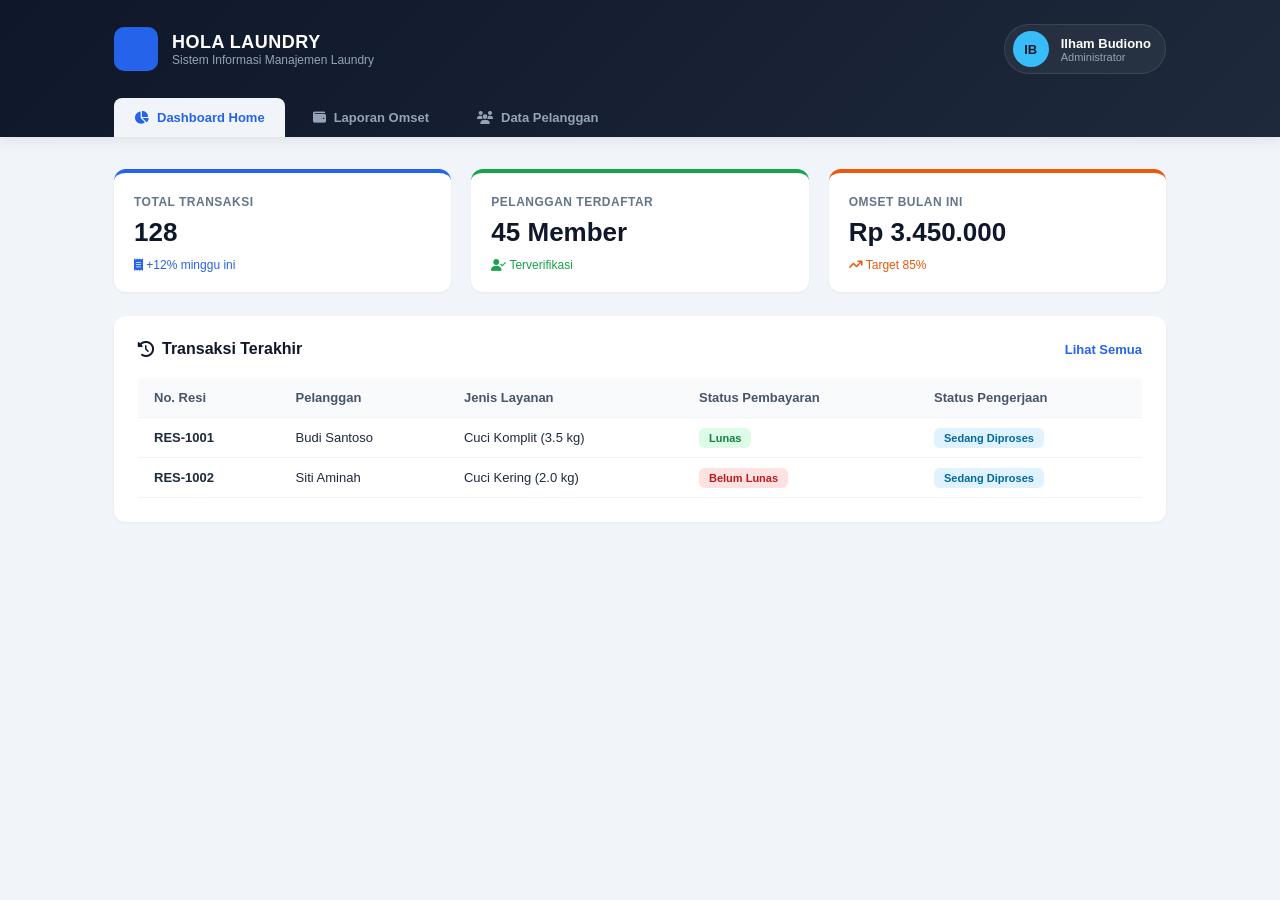
==== index.html @ 50916274 "UTS PEMROGRAMAN WEB" ====
<!DOCTYPE html>
<html lang="id">
<head>
    <meta charset="UTF-8">
    <meta name="viewport" content="width=device-width, initial-scale=1.0">
    <title>HOLA Laundry - Management System</title>
    <link rel="stylesheet" href="https://cdnjs.cloudflare.com/ajax/libs/font-awesome/6.4.0/css/all.min.css">
    <link rel="stylesheet" href="css/style.css">
</head>
<body>

    <!-- Hero Header Banner -->
    <header class="hero-header">
        <div class="hero-container">
            
            <!-- Top Row: Brand & Profile -->
            <div class="hero-top">
                <div class="brand">
                    <div class="brand-icon">
                        <i class="fa-solid fa-washing-machine"></i>
                    </div>
                    <div class="brand-text">
                        <h1>HOLA LAUNDRY</h1>
                        <p>Sistem Informasi Manajemen Laundry</p>
                    </div>
                </div>

                <div class="user-profile">
                    <div class="user-avatar">IB</div>
                    <div class="user-details">
                        <span class="user-name">Ilham Budiono</span>
                        <span class="user-role">Administrator</span>
                    </div>
                </div>
            </div>

            <!-- Bottom Row: Navigation Tabs -->
            <nav class="nav-tabs">
                <a href="#" class="tab-item active nav-ajax" data-page="home">
                    <i class="fa-solid fa-chart-pie"></i>
                    <span>Dashboard Home</span>
                </a>
                <a href="#" class="tab-item nav-ajax" data-page="pages/interaktif.html">
                    <i class="fa-solid fa-wallet"></i>
                    <span>Laporan Omset</span>
                </a>
                <a href="#" class="tab-item nav-ajax" data-page="pages/transaksi.html">
                    <i class="fa-solid fa-users"></i>
                    <span>Data Pelanggan</span>
                </a>
            </nav>

        </div>
    </header>

    <!-- Main Workspace Container -->
    <main class="main-wrapper">
        <div id="main-content" class="content-container">
            
            <!-- Default Home Content -->
            <div id="default-dashboard">
                
                <!-- Stat Cards Grid -->
                <div class="metrics-grid">
                    <div class="metric-card border-blue">
                        <div class="metric-body">
                            <span class="metric-title">Total Transaksi</span>
                            <h2 class="metric-number">128</h2>
                            <span class="metric-note text-blue"><i class="fa-solid fa-receipt"></i> +12% minggu ini</span>
                        </div>
                    </div>

                    <div class="metric-card border-green">
                        <div class="metric-body">
                            <span class="metric-title">Pelanggan Terdaftar</span>
                            <h2 class="metric-number">45 Member</h2>
                            <span class="metric-note text-green"><i class="fa-solid fa-user-check"></i> Terverifikasi</span>
                        </div>
                    </div>

                    <div class="metric-card border-orange">
                        <div class="metric-body">
                            <span class="metric-title">Omset Bulan Ini</span>
                            <h2 class="metric-number">Rp 3.450.000</h2>
                            <span class="metric-note text-orange"><i class="fa-solid fa-arrow-trend-up"></i> Target 85%</span>
                        </div>
                    </div>
                </div>

                <!-- Data Table Section -->
                <div class="card-panel">
                    <div class="panel-header">
                        <h3><i class="fa-solid fa-clock-rotate-left"></i> Transaksi Terakhir</h3>
                        <a href="#" class="btn-link nav-ajax" data-page="pages/interaktif.html">Lihat Semua</a>
                    </div>
                    
                    <div class="table-responsive">
                        <table class="custom-table">
                            <thead>
                                <tr>
                                    <th>No. Resi</th>
                                    <th>Pelanggan</th>
                                    <th>Jenis Layanan</th>
                                    <th>Status Pembayaran</th>
                                    <th>Status Pengerjaan</th>
                                </tr>
                            </thead>
                            <tbody>
                                <tr>
                                    <td><strong>RES-1001</strong></td>
                                    <td>Budi Santoso</td>
                                    <td>Cuci Komplit (3.5 kg)</td>
                                    <td><span class="badge badge-paid">Lunas</span></td>
                                    <td><span class="badge badge-process">Sedang Diproses</span></td>
                                </tr>
                                <tr>
                                    <td><strong>RES-1002</strong></td>
                                    <td>Siti Aminah</td>
                                    <td>Cuci Kering (2.0 kg)</td>
                                    <td><span class="badge badge-unpaid">Belum Lunas</span></td>
                                    <td><span class="badge badge-process">Sedang Diproses</span></td>
                                </tr>
                            </tbody>
                        </table>
                    </div>
                </div>

            </div>

        </div>
    </main>

    <script src="https://code.jquery.com/jquery-3.7.0.min.js"></script>
    <script src="js/main.js"></script>
</body>
</html>
---- css/style.css ----
* {
    margin: 0;
    padding: 0;
    box-sizing: border-box;
    font-family: 'Segoe UI', -apple-system, BlinkMacSystemFont, Roboto, sans-serif;
}

body {
    background-color: #f1f5f9;
    color: #1e293b;
    font-size: 14px;
}

/* Hero Header Layout */
.hero-header {
    background: linear-gradient(135deg, #0f172a 0%, #1e293b 100%);
    color: #ffffff;
    padding-top: 24px;
    box-shadow: 0 4px 12px rgba(0, 0, 0, 0.08);
}

.hero-container {
    max-width: 1100px;
    margin: 0 auto;
    padding: 0 24px;
}

.hero-top {
    display: flex;
    justify-content: space-between;
    align-items: center;
    margin-bottom: 24px;
}

.brand {
    display: flex;
    align-items: center;
    gap: 14px;
}

.brand-icon {
    width: 44px;
    height: 44px;
    background: #2563eb;
    color: #ffffff;
    border-radius: 10px;
    display: flex;
    align-items: center;
    justify-content: center;
    font-size: 22px;
}

.brand-text h1 {
    font-size: 18px;
    font-weight: 700;
    letter-spacing: 0.5px;
}

.brand-text p {
    font-size: 12px;
    color: #94a3b8;
}

.user-profile {
    display: flex;
    align-items: center;
    gap: 12px;
    background: rgba(255, 255, 255, 0.05);
    padding: 6px 14px 6px 8px;
    border-radius: 30px;
    border: 1px solid rgba(255, 255, 255, 0.1);
}

.user-avatar {
    width: 36px;
    height: 36px;
    background: #38bdf8;
    color: #0f172a;
    border-radius: 50%;
    display: flex;
    align-items: center;
    justify-content: center;
    font-weight: 700;
    font-size: 13px;
}

.user-details {
    display: flex;
    flex-direction: column;
}

.user-name {
    font-size: 13px;
    font-weight: 600;
    color: #ffffff;
}

.user-role {
    font-size: 11px;
    color: #94a3b8;
}

/* Nav Tabs */
.nav-tabs {
    display: flex;
    gap: 8px;
}

.tab-item {
    display: flex;
    align-items: center;
    gap: 8px;
    padding: 12px 20px;
    color: #94a3b8;
    text-decoration: none;
    font-weight: 600;
    font-size: 13px;
    border-radius: 8px 8px 0 0;
    transition: all 0.2s ease;
}

.tab-item:hover {
    color: #ffffff;
    background: rgba(255, 255, 255, 0.05);
}

.tab-item.active {
    background: #f1f5f9;
    color: #2563eb;
}

/* Main Content Workspace */
.main-wrapper {
    max-width: 1100px;
    margin: 0 auto;
    padding: 32px 24px;
}

/* Metrics Cards */
.metrics-grid {
    display: grid;
    grid-template-columns: repeat(auto-fit, minmax(280px, 1fr));
    gap: 20px;
    margin-bottom: 24px;
}

.metric-card {
    background: #ffffff;
    padding: 20px;
    border-radius: 12px;
    box-shadow: 0 1px 3px rgba(0,0,0,0.05);
    border-top: 4px solid #cbd5e1;
}

.border-blue { border-top-color: #2563eb; }
.border-green { border-top-color: #16a34a; }
.border-orange { border-top-color: #ea580c; }

.metric-title {
    font-size: 12px;
    text-transform: uppercase;
    font-weight: 600;
    color: #64748b;
    letter-spacing: 0.5px;
}

.metric-number {
    font-size: 26px;
    font-weight: 700;
    color: #0f172a;
    margin: 8px 0;
}

.metric-note {
    font-size: 12px;
    font-weight: 500;
}

.text-blue { color: #2563eb; }
.text-green { color: #16a34a; }
.text-orange { color: #ea580c; }

/* Panels & Tables */
.card-panel {
    background: #ffffff;
    padding: 24px;
    border-radius: 12px;
    box-shadow: 0 1px 3px rgba(0,0,0,0.05);
}

.panel-header {
    display: flex;
    justify-content: space-between;
    align-items: center;
    margin-bottom: 20px;
}

.panel-header h3 {
    font-size: 16px;
    color: #0f172a;
    font-weight: 700;
    display: flex;
    align-items: center;
    gap: 8px;
}

.btn-link {
    color: #2563eb;
    text-decoration: none;
    font-size: 13px;
    font-weight: 600;
}

.custom-table {
    width: 100%;
    border-collapse: collapse;
}

.custom-table th, .custom-table td {
    padding: 12px 16px;
    text-align: left;
    border-bottom: 1px solid #f1f5f9;
    font-size: 13px;
}

.custom-table th {
    background: #f8fafc;
    color: #475569;
    font-weight: 600;
}

.badge {
    padding: 4px 10px;
    border-radius: 6px;
    font-size: 11px;
    font-weight: 600;
}

.badge-paid { background: #dcfce7; color: #15803d; }
.badge-unpaid { background: #fee2e2; color: #b91c1c; }
.badge-process { background: #e0f2fe; color: #0369a1; }
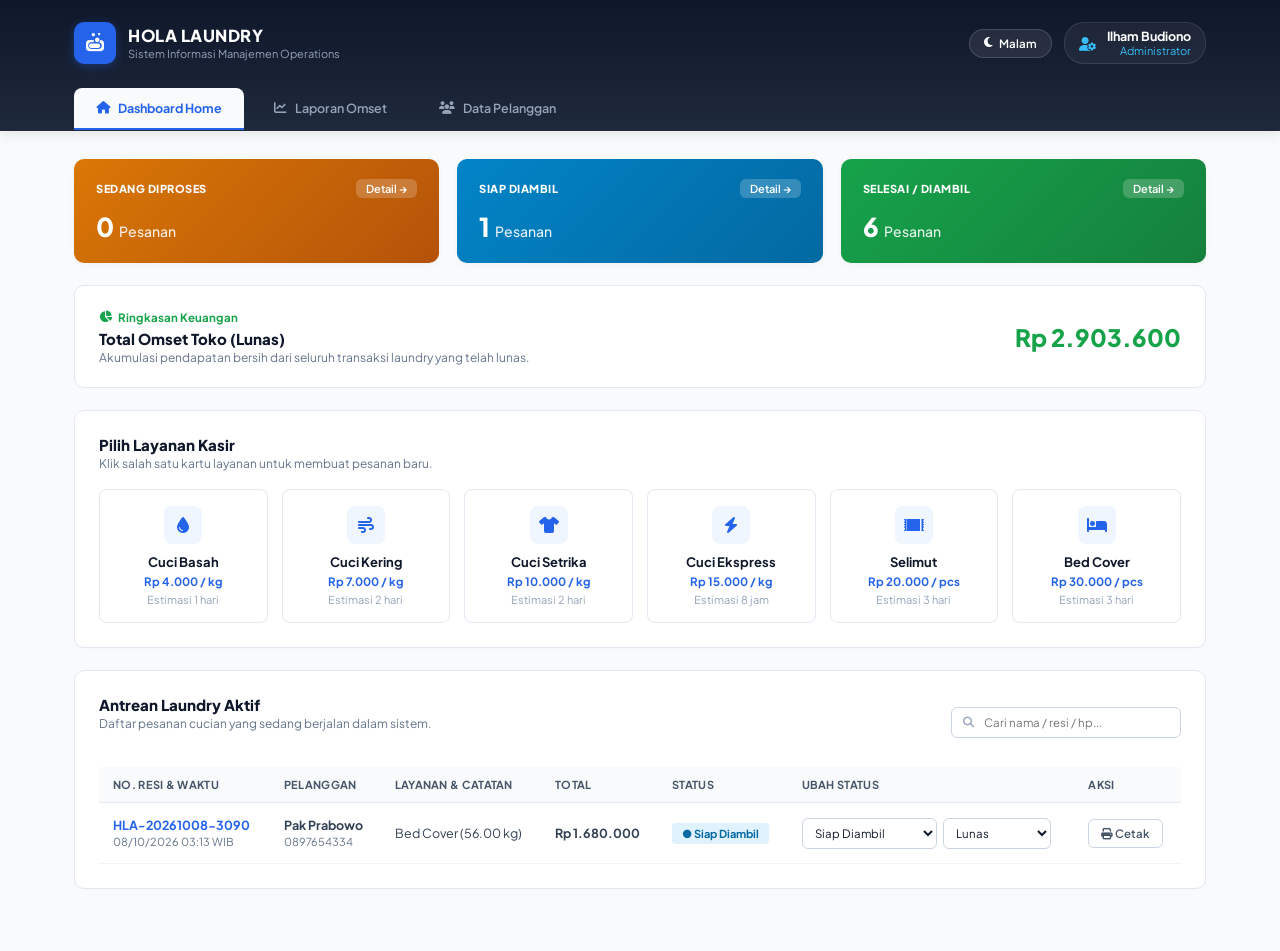
==== commit 48982028: "UTS PEMROGRAMAN WEB" ====
--- a/index.html
+++ b/index.html
@@ -3,45 +3,50 @@
 <head>
     <meta charset="UTF-8">
     <meta name="viewport" content="width=device-width, initial-scale=1.0">
-    <title>HOLA Laundry - Management System</title>
+    <title>HOLA POS - Management System</title>
     <link rel="stylesheet" href="https://cdnjs.cloudflare.com/ajax/libs/font-awesome/6.4.0/css/all.min.css">
     <link rel="stylesheet" href="css/style.css">
 </head>
 <body>
 
-    <!-- Hero Header Banner -->
+    <!-- Header Banner Navigation (Item 2.a) -->
     <header class="hero-header">
         <div class="hero-container">
-            
-            <!-- Top Row: Brand & Profile -->
+            <!-- Top Bar: Profil Toko, Admin & Theme Toggle -->
             <div class="hero-top">
                 <div class="brand">
-                    <div class="brand-icon">
-                        <i class="fa-solid fa-washing-machine"></i>
+                    <div class="brand-box">
+                        <i class="fa-solid fa-soap"></i>
                     </div>
                     <div class="brand-text">
-                        <h1>HOLA LAUNDRY</h1>
-                        <p>Sistem Informasi Manajemen Laundry</p>
-                    </div>
-                </div>
-
-                <div class="user-profile">
-                    <div class="user-avatar">IB</div>
-                    <div class="user-details">
-                        <span class="user-name">Ilham Budiono</span>
-                        <span class="user-role">Administrator</span>
+                        <h1 class="brand-title">HOLA LAUNDRY</h1>
+                        <span class="brand-sub">Sistem Informasi Manajemen Operations</span>
+                    </div>
+                </div>
+
+                <div class="user-meta">
+                    <button id="btn-theme" class="btn-theme-toggle" type="button" title="Ubah Mode Tampilan">
+                        <i class="fa-solid fa-moon"></i> <span id="theme-text">Malam</span>
+                    </button>
+
+                    <div class="user-info-group">
+                        <div class="user-avatar-small"><i class="fa-solid fa-user-gear"></i></div>
+                        <div class="user-text">
+                            <span class="user-name">Ilham Budiono</span>
+                            <span class="user-role">Administrator</span>
+                        </div>
                     </div>
                 </div>
             </div>
 
-            <!-- Bottom Row: Navigation Tabs -->
+            <!-- Tab Navigation (Hyperlink Ajax Item 2.a) -->
             <nav class="nav-tabs">
                 <a href="#" class="tab-item active nav-ajax" data-page="home">
-                    <i class="fa-solid fa-chart-pie"></i>
+                    <i class="fa-solid fa-house"></i>
                     <span>Dashboard Home</span>
                 </a>
                 <a href="#" class="tab-item nav-ajax" data-page="pages/interaktif.html">
-                    <i class="fa-solid fa-wallet"></i>
+                    <i class="fa-solid fa-chart-line"></i>
                     <span>Laporan Omset</span>
                 </a>
                 <a href="#" class="tab-item nav-ajax" data-page="pages/transaksi.html">
@@ -49,7 +54,6 @@
                     <span>Data Pelanggan</span>
                 </a>
             </nav>
-
         </div>
     </header>
 
@@ -57,68 +61,149 @@
     <main class="main-wrapper">
         <div id="main-content" class="content-container">
             
-            <!-- Default Home Content -->
             <div id="default-dashboard">
                 
-                <!-- Stat Cards Grid -->
-                <div class="metrics-grid">
-                    <div class="metric-card border-blue">
-                        <div class="metric-body">
-                            <span class="metric-title">Total Transaksi</span>
-                            <h2 class="metric-number">128</h2>
-                            <span class="metric-note text-blue"><i class="fa-solid fa-receipt"></i> +12% minggu ini</span>
-                        </div>
-                    </div>
-
-                    <div class="metric-card border-green">
-                        <div class="metric-body">
-                            <span class="metric-title">Pelanggan Terdaftar</span>
-                            <h2 class="metric-number">45 Member</h2>
-                            <span class="metric-note text-green"><i class="fa-solid fa-user-check"></i> Terverifikasi</span>
-                        </div>
-                    </div>
-
-                    <div class="metric-card border-orange">
-                        <div class="metric-body">
-                            <span class="metric-title">Omset Bulan Ini</span>
-                            <h2 class="metric-number">Rp 3.450.000</h2>
-                            <span class="metric-note text-orange"><i class="fa-solid fa-arrow-trend-up"></i> Target 85%</span>
-                        </div>
-                    </div>
-                </div>
-
-                <!-- Data Table Section -->
-                <div class="card-panel">
-                    <div class="panel-header">
-                        <h3><i class="fa-solid fa-clock-rotate-left"></i> Transaksi Terakhir</h3>
-                        <a href="#" class="btn-link nav-ajax" data-page="pages/interaktif.html">Lihat Semua</a>
-                    </div>
-                    
+                <!-- 1. Status Cards Top Row -->
+                <div class="status-grid">
+                    <div class="status-card card-warning">
+                        <div class="card-top">
+                            <span class="card-label">SEDANG DIPROSES</span>
+                            <span class="badge-detail">Detail &rarr;</span>
+                        </div>
+                        <h2 class="card-value">0 <small>Pesanan</small></h2>
+                    </div>
+
+                    <div class="status-card card-info">
+                        <div class="card-top">
+                            <span class="card-label">SIAP DIAMBIL</span>
+                            <span class="badge-detail">Detail &rarr;</span>
+                        </div>
+                        <h2 class="card-value">1 <small>Pesanan</small></h2>
+                    </div>
+
+                    <div class="status-card card-success">
+                        <div class="card-top">
+                            <span class="card-label">SELESAI / DIAMBIL</span>
+                            <span class="badge-detail">Detail &rarr;</span>
+                        </div>
+                        <h2 class="card-value">6 <small>Pesanan</small></h2>
+                    </div>
+                </div>
+
+                <!-- 2. Omset Banner Panel -->
+                <div class="omset-banner">
+                    <div class="omset-info">
+                        <span class="badge-sub"><i class="fa-solid fa-chart-pie"></i> Ringkasan Keuangan</span>
+                        <h3>Total Omset Toko (Lunas)</h3>
+                        <p>Akumulasi pendapatan bersih dari seluruh transaksi laundry yang telah lunas.</p>
+                    </div>
+                    <div class="omset-amount">
+                        <span>Rp 2.903.600</span>
+                    </div>
+                </div>
+
+                <!-- 3. Pilih Layanan Kasir Section -->
+                <div class="section-panel">
+                    <div class="section-title">
+                        <h3>Pilih Layanan Kasir</h3>
+                        <p>Klik salah satu kartu layanan untuk membuat pesanan baru.</p>
+                    </div>
+
+                    <div class="service-grid">
+                        <div class="service-card">
+                            <div class="service-icon-wrap"><i class="fa-solid fa-droplet"></i></div>
+                            <h4>Cuci Basah</h4>
+                            <span class="service-price">Rp 4.000 / kg</span>
+                            <span class="service-time">Estimasi 1 hari</span>
+                        </div>
+                        <div class="service-card">
+                            <div class="service-icon-wrap"><i class="fa-solid fa-wind"></i></div>
+                            <h4>Cuci Kering</h4>
+                            <span class="service-price">Rp 7.000 / kg</span>
+                            <span class="service-time">Estimasi 2 hari</span>
+                        </div>
+                        <div class="service-card">
+                            <div class="service-icon-wrap"><i class="fa-solid fa-shirt"></i></div>
+                            <h4>Cuci Setrika</h4>
+                            <span class="service-price">Rp 10.000 / kg</span>
+                            <span class="service-time">Estimasi 2 hari</span>
+                        </div>
+                        <div class="service-card">
+                            <div class="service-icon-wrap"><i class="fa-solid fa-bolt"></i></div>
+                            <h4>Cuci Ekspress</h4>
+                            <span class="service-price">Rp 15.000 / kg</span>
+                            <span class="service-time">Estimasi 8 jam</span>
+                        </div>
+                        <div class="service-card">
+                            <div class="service-icon-wrap"><i class="fa-solid fa-rug"></i></div>
+                            <h4>Selimut</h4>
+                            <span class="service-price">Rp 20.000 / pcs</span>
+                            <span class="service-time">Estimasi 3 hari</span>
+                        </div>
+                        <div class="service-card">
+                            <div class="service-icon-wrap"><i class="fa-solid fa-bed"></i></div>
+                            <h4>Bed Cover</h4>
+                            <span class="service-price">Rp 30.000 / pcs</span>
+                            <span class="service-time">Estimasi 3 hari</span>
+                        </div>
+                    </div>
+                </div>
+
+                <!-- 4. Antrean Laundry Aktif Table -->
+                <div class="section-panel">
+                    <div class="table-header-bar">
+                        <div class="section-title margin-0">
+                            <h3>Antrean Laundry Aktif</h3>
+                            <p>Daftar pesanan cucian yang sedang berjalan dalam sistem.</p>
+                        </div>
+                        <div class="search-box">
+                            <i class="fa-solid fa-magnifying-glass"></i>
+                            <input type="text" placeholder="Cari nama / resi / hp...">
+                        </div>
+                    </div>
+
                     <div class="table-responsive">
                         <table class="custom-table">
                             <thead>
                                 <tr>
-                                    <th>No. Resi</th>
-                                    <th>Pelanggan</th>
-                                    <th>Jenis Layanan</th>
-                                    <th>Status Pembayaran</th>
-                                    <th>Status Pengerjaan</th>
+                                    <th>NO. RESI & WAKTU</th>
+                                    <th>PELANGGAN</th>
+                                    <th>LAYANAN & CATATAN</th>
+                                    <th>TOTAL</th>
+                                    <th>STATUS</th>
+                                    <th>UBAH STATUS</th>
+                                    <th>AKSI</th>
                                 </tr>
                             </thead>
                             <tbody>
                                 <tr>
-                                    <td><strong>RES-1001</strong></td>
-                                    <td>Budi Santoso</td>
-                                    <td>Cuci Komplit (3.5 kg)</td>
-                                    <td><span class="badge badge-paid">Lunas</span></td>
-                                    <td><span class="badge badge-process">Sedang Diproses</span></td>
-                                </tr>
-                                <tr>
-                                    <td><strong>RES-1002</strong></td>
-                                    <td>Siti Aminah</td>
-                                    <td>Cuci Kering (2.0 kg)</td>
-                                    <td><span class="badge badge-unpaid">Belum Lunas</span></td>
-                                    <td><span class="badge badge-process">Sedang Diproses</span></td>
+                                    <td>
+                                        <strong class="resi-link">HLA-20261008-3090</strong><br>
+                                        <small class="text-muted">08/10/2026 03:13 WIB</small>
+                                    </td>
+                                    <td>
+                                        <strong>Pak Prabowo</strong><br>
+                                        <small class="text-muted">0897654334</small>
+                                    </td>
+                                    <td>Bed Cover (56.00 kg)</td>
+                                    <td><strong>Rp 1.680.000</strong></td>
+                                    <td><span class="status-tag status-blue">● Siap Diambil</span></td>
+                                    <td>
+                                        <div class="status-actions">
+                                            <select class="form-select-sm">
+                                                <option selected>Siap Diambil</option>
+                                                <option>Sedang Diproses</option>
+                                                <option>Selesai</option>
+                                            </select>
+                                            <select class="form-select-sm">
+                                                <option selected>Lunas</option>
+                                                <option>Belum Lunas</option>
+                                            </select>
+                                        </div>
+                                    </td>
+                                    <td>
+                                        <button class="btn-action-sm"><i class="fa-solid fa-print"></i> Cetak</button>
+                                    </td>
                                 </tr>
                             </tbody>
                         </table>
--- a/css/style.css
+++ b/css/style.css
@@ -1,26 +1,31 @@
+@import url('https://fonts.googleapis.com/css2?family=Plus+Jakarta+Sans:wght@400;500;600;700;800&display=swap');
+
 * {
     margin: 0;
     padding: 0;
     box-sizing: border-box;
-    font-family: 'Segoe UI', -apple-system, BlinkMacSystemFont, Roboto, sans-serif;
+    font-family: 'Plus Jakarta Sans', -apple-system, BlinkMacSystemFont, 'Segoe UI', Roboto, sans-serif;
 }
 
 body {
-    background-color: #f1f5f9;
-    color: #1e293b;
-    font-size: 14px;
-}
-
-/* Hero Header Layout */
+    background-color: #f8fafc;
+    color: #334155;
+    font-size: 13px;
+    -webkit-font-smoothing: antialiased;
+    transition: background-color 0.2s ease, color 0.2s ease;
+}
+
+/* Header Banner Section (Slate Gradasi Halus) */
 .hero-header {
-    background: linear-gradient(135deg, #0f172a 0%, #1e293b 100%);
-    color: #ffffff;
-    padding-top: 24px;
+    background: linear-gradient(180deg, #0f172a 0%, #1e293b 100%);
+    color: #ffffff;
+    padding-top: 22px;
+    border-bottom: 1px solid rgba(255, 255, 255, 0.08);
     box-shadow: 0 4px 12px rgba(0, 0, 0, 0.08);
 }
 
 .hero-container {
-    max-width: 1100px;
+    max-width: 1180px;
     margin: 0 auto;
     padding: 0 24px;
 }
@@ -35,72 +40,97 @@
 .brand {
     display: flex;
     align-items: center;
-    gap: 14px;
-}
-
-.brand-icon {
-    width: 44px;
-    height: 44px;
+    gap: 12px;
+}
+
+.brand-box {
+    width: 42px;
+    height: 42px;
     background: #2563eb;
     color: #ffffff;
     border-radius: 10px;
     display: flex;
     align-items: center;
     justify-content: center;
-    font-size: 22px;
-}
-
-.brand-text h1 {
     font-size: 18px;
-    font-weight: 700;
+    box-shadow: 0 2px 10px rgba(37, 99, 235, 0.35);
+}
+
+.brand-title {
+    font-size: 16.5px;
+    font-weight: 800;
     letter-spacing: 0.5px;
-}
-
-.brand-text p {
-    font-size: 12px;
+    color: #ffffff;
+    line-height: 1.2;
+}
+
+.brand-sub {
+    font-size: 11px;
     color: #94a3b8;
-}
-
-.user-profile {
+    display: block;
+    margin-top: 2px;
+}
+
+.user-meta {
     display: flex;
     align-items: center;
     gap: 12px;
+}
+
+.btn-theme-toggle {
+    background: rgba(255, 255, 255, 0.08);
+    color: #ffffff;
+    border: 1px solid rgba(255, 255, 255, 0.15);
+    padding: 6px 14px;
+    border-radius: 20px;
+    font-size: 11.5px;
+    font-weight: 600;
+    cursor: pointer;
+    display: flex;
+    align-items: center;
+    gap: 6px;
+    transition: all 0.2s ease;
+}
+
+.btn-theme-toggle:hover {
+    background: rgba(255, 255, 255, 0.18);
+    border-color: rgba(255, 255, 255, 0.25);
+}
+
+.user-info-group {
+    display: flex;
+    align-items: center;
+    gap: 10px;
     background: rgba(255, 255, 255, 0.05);
-    padding: 6px 14px 6px 8px;
-    border-radius: 30px;
+    padding: 6px 14px;
+    border-radius: 20px;
     border: 1px solid rgba(255, 255, 255, 0.1);
 }
 
-.user-avatar {
-    width: 36px;
-    height: 36px;
-    background: #38bdf8;
-    color: #0f172a;
-    border-radius: 50%;
-    display: flex;
-    align-items: center;
-    justify-content: center;
-    font-weight: 700;
-    font-size: 13px;
-}
-
-.user-details {
-    display: flex;
-    flex-direction: column;
+.user-avatar-small {
+    color: #38bdf8;
+    font-size: 14px;
+}
+
+.user-text {
+    text-align: right;
 }
 
 .user-name {
-    font-size: 13px;
-    font-weight: 600;
-    color: #ffffff;
+    font-size: 12.5px;
+    font-weight: 700;
+    color: #ffffff;
+    display: block;
+    line-height: 1.2;
 }
 
 .user-role {
     font-size: 11px;
-    color: #94a3b8;
-}
-
-/* Nav Tabs */
+    color: #38bdf8;
+    display: block;
+}
+
+/* Nav Tabs Modern Indicator */
 .nav-tabs {
     display: flex;
     gap: 8px;
@@ -110,132 +140,398 @@
     display: flex;
     align-items: center;
     gap: 8px;
-    padding: 12px 20px;
+    padding: 12px 22px;
     color: #94a3b8;
     text-decoration: none;
     font-weight: 600;
-    font-size: 13px;
+    font-size: 12.5px;
     border-radius: 8px 8px 0 0;
+    border-bottom: 2px solid transparent;
     transition: all 0.2s ease;
 }
 
 .tab-item:hover {
     color: #ffffff;
-    background: rgba(255, 255, 255, 0.05);
+    background: rgba(255, 255, 255, 0.04);
 }
 
 .tab-item.active {
-    background: #f1f5f9;
+    background: #f8fafc;
     color: #2563eb;
-}
-
-/* Main Content Workspace */
+    font-weight: 700;
+    border-bottom: 2px solid #2563eb;
+}
+
+/* Main Workspace Container */
 .main-wrapper {
-    max-width: 1100px;
+    max-width: 1180px;
     margin: 0 auto;
-    padding: 32px 24px;
-}
-
-/* Metrics Cards */
-.metrics-grid {
+    padding: 24px 24px 40px 24px;
+}
+
+.status-grid {
     display: grid;
     grid-template-columns: repeat(auto-fit, minmax(280px, 1fr));
-    gap: 20px;
-    margin-bottom: 24px;
-}
-
-.metric-card {
+    gap: 18px;
+    margin-top: 4px;
+    margin-bottom: 22px;
+}
+
+.status-card {
+    padding: 20px 22px;
+    border-radius: 10px;
+    color: #ffffff;
+    box-shadow: 0 2px 6px rgba(0, 0, 0, 0.04);
+}
+
+.card-warning { background: linear-gradient(135deg, #d97706 0%, #b45309 100%); }
+.card-info { background: linear-gradient(135deg, #0284c7 0%, #0369a1 100%); }
+.card-success { background: linear-gradient(135deg, #16a34a 0%, #15803d 100%); }
+
+.card-top {
+    display: flex;
+    justify-content: space-between;
+    align-items: center;
+    margin-bottom: 12px;
+}
+
+.card-label {
+    font-size: 11px;
+    font-weight: 800;
+    letter-spacing: 0.5px;
+    color: #ffffff;
+}
+
+.badge-detail {
+    font-size: 11px;
+    background: rgba(255, 255, 255, 0.2);
+    color: #ffffff;
+    padding: 3px 10px;
+    border-radius: 6px;
+    font-weight: 600;
+}
+
+.card-value {
+    font-size: 26px;
+    font-weight: 800;
+    color: #ffffff;
+}
+
+.card-value small {
+    font-size: 14px;
+    font-weight: 500;
+    color: rgba(255, 255, 255, 0.9);
+}
+
+.omset-banner {
     background: #ffffff;
-    padding: 20px;
-    border-radius: 12px;
-    box-shadow: 0 1px 3px rgba(0,0,0,0.05);
-    border-top: 4px solid #cbd5e1;
-}
-
-.border-blue { border-top-color: #2563eb; }
-.border-green { border-top-color: #16a34a; }
-.border-orange { border-top-color: #ea580c; }
-
-.metric-title {
+    padding: 22px 24px;
+    border-radius: 10px;
+    border: 1px solid #e2e8f0;
+    display: flex;
+    justify-content: space-between;
+    align-items: center;
+    margin-bottom: 22px;
+    box-shadow: 0 1px 3px rgba(0, 0, 0, 0.02);
+}
+
+.badge-sub {
+    color: #16a34a;
+    font-size: 11.5px;
+    font-weight: 700;
+    display: inline-flex;
+    align-items: center;
+    gap: 6px;
+    margin-bottom: 4px;
+}
+
+.omset-info h3 {
+    font-size: 15px;
+    color: #0f172a;
+    font-weight: 800;
+}
+
+.omset-info p {
     font-size: 12px;
-    text-transform: uppercase;
-    font-weight: 600;
     color: #64748b;
-    letter-spacing: 0.5px;
-}
-
-.metric-number {
-    font-size: 26px;
-    font-weight: 700;
-    color: #0f172a;
-    margin: 8px 0;
-}
-
-.metric-note {
-    font-size: 12px;
-    font-weight: 500;
-}
-
-.text-blue { color: #2563eb; }
-.text-green { color: #16a34a; }
-.text-orange { color: #ea580c; }
-
-/* Panels & Tables */
-.card-panel {
+    margin-top: 2px;
+}
+
+.omset-amount span {
+    font-size: 24px;
+    font-weight: 800;
+    color: #16a34a;
+}
+
+.section-panel {
     background: #ffffff;
     padding: 24px;
-    border-radius: 12px;
-    box-shadow: 0 1px 3px rgba(0,0,0,0.05);
-}
-
-.panel-header {
+    border-radius: 10px;
+    border: 1px solid #e2e8f0;
+    margin-bottom: 22px;
+    box-shadow: 0 1px 3px rgba(0, 0, 0, 0.02);
+}
+
+.section-title h3 {
+    font-size: 15px;
+    color: #0f172a;
+    font-weight: 800;
+}
+
+.section-title p {
+    font-size: 12px;
+    color: #64748b;
+    margin-top: 2px;
+    margin-bottom: 18px;
+}
+
+.margin-0 { margin: 0 !important; }
+
+/* Dynamic Omset Summary Box */
+.omset-summary-card {
+    background-color: #f8fafc;
+    border: 1px solid #e2e8f0;
+    padding: 16px;
+    border-radius: 6px;
+    transition: all 0.2s ease;
+}
+
+.omset-card-label {
+    font-size: 11px;
+    font-weight: 700;
+    text-transform: uppercase;
+    letter-spacing: 0.5px;
+    display: block;
+    color: #64748b;
+}
+
+.service-grid {
+    display: grid;
+    grid-template-columns: repeat(auto-fit, minmax(150px, 1fr));
+    gap: 14px;
+}
+
+.service-card {
+    border: 1px solid #e2e8f0;
+    border-radius: 8px;
+    padding: 16px 12px;
+    text-align: center;
+    background: #ffffff;
+    cursor: pointer;
+    transition: all 0.2s ease;
+}
+
+.service-card:hover {
+    border-color: #2563eb;
+    background: #f8fafc;
+    transform: translateY(-2px);
+}
+
+.service-icon-wrap {
+    width: 38px;
+    height: 38px;
+    background: #eff6ff;
+    color: #2563eb;
+    border-radius: 8px;
+    display: flex;
+    align-items: center;
+    justify-content: center;
+    font-size: 16px;
+    margin: 0 auto 10px auto;
+}
+
+.service-card h4 {
+    font-size: 13px;
+    color: #0f172a;
+    font-weight: 700;
+}
+
+.service-price {
+    display: block;
+    font-size: 11.5px;
+    color: #2563eb;
+    font-weight: 700;
+    margin: 4px 0;
+}
+
+.service-time {
+    display: block;
+    font-size: 11px;
+    color: #94a3b8;
+}
+
+.table-header-bar {
     display: flex;
     justify-content: space-between;
     align-items: center;
-    margin-bottom: 20px;
-}
-
-.panel-header h3 {
-    font-size: 16px;
-    color: #0f172a;
-    font-weight: 700;
-    display: flex;
-    align-items: center;
-    gap: 8px;
-}
-
-.btn-link {
-    color: #2563eb;
-    text-decoration: none;
-    font-size: 13px;
-    font-weight: 600;
-}
+    margin-bottom: 18px;
+}
+
+.search-box {
+    position: relative;
+    width: 230px;
+}
+
+.search-box i {
+    position: absolute;
+    left: 12px;
+    top: 50%;
+    transform: translateY(-50%);
+    color: #94a3b8;
+    font-size: 11px;
+}
+
+.search-box input {
+    width: 100%;
+    padding: 7px 12px 7px 32px;
+    border: 1px solid #cbd5e1;
+    border-radius: 6px;
+    font-size: 11.5px;
+    outline: none;
+    background: #ffffff;
+}
+
+.table-responsive { overflow-x: auto; }
 
 .custom-table {
     width: 100%;
     border-collapse: collapse;
 }
 
-.custom-table th, .custom-table td {
-    padding: 12px 16px;
-    text-align: left;
-    border-bottom: 1px solid #f1f5f9;
-    font-size: 13px;
-}
-
 .custom-table th {
     background: #f8fafc;
     color: #475569;
+    font-weight: 700;
+    padding: 11px 14px;
+    text-align: left;
+    font-size: 11px;
+    letter-spacing: 0.3px;
+    border-bottom: 1px solid #e2e8f0;
+}
+
+.custom-table td {
+    padding: 14px;
+    border-bottom: 1px solid #f1f5f9;
+    font-size: 12.5px;
+    vertical-align: middle;
+}
+
+.resi-link { color: #2563eb; cursor: pointer; }
+.text-muted { color: #64748b; font-size: 11px; }
+
+.status-tag {
+    padding: 4px 10px;
+    border-radius: 4px;
+    font-size: 11px;
+    font-weight: 700;
+}
+
+.status-blue { background: #e0f2fe; color: #0369a1; }
+
+.status-actions {
+    display: flex;
+    gap: 6px;
+    align-items: center;
+}
+
+.form-select-sm {
+    padding: 6px 8px;
+    border: 1px solid #cbd5e1;
+    border-radius: 6px;
+    font-size: 11.5px;
+    outline: none;
+    background: #ffffff;
+    color: #0f172a;
+}
+
+.btn-action-sm {
+    padding: 6px 12px;
+    border-radius: 6px;
     font-weight: 600;
-}
-
-.badge {
-    padding: 4px 10px;
-    border-radius: 6px;
-    font-size: 11px;
-    font-weight: 600;
-}
-
-.badge-paid { background: #dcfce7; color: #15803d; }
-.badge-unpaid { background: #fee2e2; color: #b91c1c; }
-.badge-process { background: #e0f2fe; color: #0369a1; }+    font-size: 11.5px;
+    border: 1px solid #cbd5e1;
+    background: #ffffff;
+    color: #475569;
+    cursor: pointer;
+    transition: background 0.2s;
+}
+
+.btn-action-sm:hover {
+    background: #f8fafc;
+}
+
+/* ===================================================
+   DARK MODE STYLES
+   =================================================== */
+body.dark-mode {
+    background-color: #0f172a !important;
+    color: #f1f5f9 !important;
+}
+
+body.dark-mode .tab-item.active {
+    background: #0f172a !important;
+    color: #38bdf8 !important;
+    border-bottom-color: #38bdf8 !important;
+}
+
+body.dark-mode .omset-banner,
+body.dark-mode .section-panel,
+body.dark-mode .service-card {
+    background-color: #1e293b !important;
+    border-color: #334155 !important;
+}
+
+body.dark-mode .omset-summary-card {
+    background-color: #0f172a !important;
+    border-color: #334155 !important;
+}
+
+body.dark-mode .omset-card-label {
+    color: #94a3b8 !important;
+}
+
+body.dark-mode .omset-info h3,
+body.dark-mode .section-title h3,
+body.dark-mode .service-card h4,
+body.dark-mode td strong {
+    color: #f8fafc !important;
+}
+
+body.dark-mode .omset-info p,
+body.dark-mode .section-title p,
+body.dark-mode .service-time,
+body.dark-mode .text-muted {
+    color: #94a3b8 !important;
+}
+
+body.dark-mode .custom-table th {
+    background-color: #0f172a !important;
+    color: #94a3b8 !important;
+    border-color: #334155 !important;
+}
+
+body.dark-mode .custom-table td {
+    border-color: #334155 !important;
+    color: #e2e8f0 !important;
+}
+
+body.dark-mode .service-card:hover {
+    background-color: #334155 !important;
+    border-color: #38bdf8 !important;
+}
+
+body.dark-mode .search-box input,
+body.dark-mode .form-select-sm,
+body.dark-mode .btn-action-sm,
+body.dark-mode input[type="text"],
+body.dark-mode input[type="date"],
+body.dark-mode textarea {
+    background-color: #0f172a !important;
+    color: #f8fafc !important;
+    border-color: #334155 !important;
+}
+
+body.dark-mode .service-icon-wrap {
+    background-color: #0f172a !important;
+    color: #38bdf8 !important;
+}
